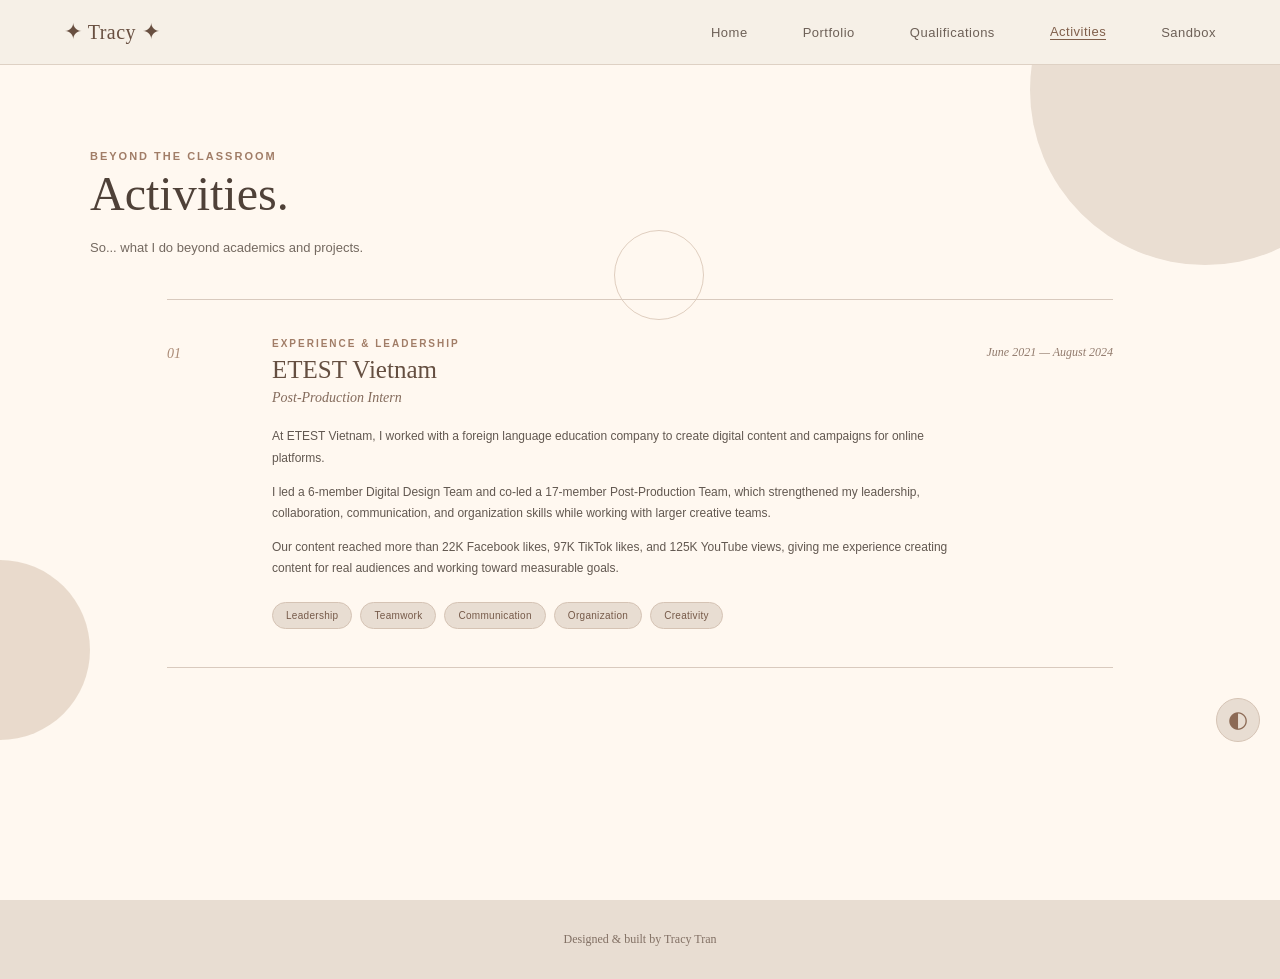
==== activities.html @ c96f0771 "Initial commit" ====
<!DOCTYPE html>
<html lang="en">

<head>
    <meta charset="UTF-8">
    <meta name="viewport" content="width=device-width, initial-scale=1.0">

    <title>Activities | Tracy Tran</title>

    <link id="theme-style" rel="stylesheet" href="style1.css">
</head>

<body>

    <!-- Navigation -->
    <header class="navbar">

      <a href="index.html" class="logo">
          <span class="logo-star">✦</span>
          <span class="logo-flower">✿</span>
          <span class="logo-name">Tracy</span>
          <span class="logo-star">✦</span>
          <span class="logo-flower">✿</span>
      </a>
      
        <nav class="nav-links">
            <a href="index.html">Home</a>
            <a href="portfolio.html">Portfolio</a>
            <a href="qualifications.html">Qualifications</a>
            <a href="activities.html" class="active">Activities</a>
            <a href="sandbox.html">Sandbox</a>
        </nav>



        <button class="style-toggle" onclick="toggleStyle()" 
                aria-label="Switch website style">
            <span class="toggle-label">Switch Style</span>
            <span class="toggle-icon">◐</span>
        </button>
    </header>


    <main class="page">

        <div class="shape shape-one"></div>
        <div class="shape shape-two"></div>
        <div class="shape shape-three"></div>

        <section class="page-header">
            <p class="eyebrow">BEYOND THE CLASSROOM</p>
            <h1>Activities.</h1>

            <p class="page-description">
                So... what I do beyond academics and projects.
            </p>
        </section>


        <section class="page-content">

            <section class="page-content">

                <article class="activity-card">

                    <div class="activity-number">
                        01
                    </div>

                    <div class="activity-info">

                        <div class="activity-heading">

                            <div>
                                <p class="activity-type">
                                    EXPERIENCE & LEADERSHIP
                                </p>

                                <h2>ETEST Vietnam</h2>

                                <p class="activity-role">
                                    Post-Production Intern
                                </p>
                            </div>

                            <p class="activity-date">
                                June 2021 — August 2024
                            </p>

                        </div>

                        <p class="activity-description">
                            At ETEST Vietnam, I worked with a foreign language education
                            company to create digital content and campaigns for online
                            platforms.
                        </p>

                        <p class="activity-description">
                            I led a 6-member Digital Design Team and co-led a 17-member
                            Post-Production Team, which strengthened my leadership,
                            collaboration, communication, and organization skills while
                            working with larger creative teams.
                        </p>

                        <p class="activity-description">
                            Our content reached more than 22K Facebook likes, 97K TikTok
                            likes, and 125K YouTube views, giving me experience creating
                            content for real audiences and working toward measurable goals.
                        </p>

                        <div class="soft-skills">
                            <span>Leadership</span>
                            <span>Teamwork</span>
                            <span>Communication</span>
                            <span>Organization</span>
                            <span>Creativity</span>
                        </div>

                    </div>

                </article>

            </section>

        </section>

    </main>


    <footer>
        <p>Designed & built by Tracy Tran</p>
    </footer>

<!--toggle for style-->
<script src="script.js"></script>
</body>

</html>
---- style1.css ----
* {
    box-sizing: border-box; /* include padding and border inside the element's total size */
}

html {
    scroll-behavior: smooth; /* smooth scrolling when clicking links to sections */
}

body {
    margin: 0; /* remove browser default margin */
    background-color: #FFF8F0; /* main light cream background */
    color: #51463e; /* default text color */
    font-family: Arial, Helvetica, sans-serif; /* main font for normal text */
}

/* some boho layouts for my general pages :) */

.page {
    min-height: calc(100vh - 65px); /* subtract height of topbar */
    position: relative; /* lets decorative elements be positioned relative to the page */
    overflow: hidden; /* hide anything that goes outside the page */
}

.page-header {
    width: 86%; /* how much width the page header takes */
    max-width: 1100px; /* stop it from getting too wide */
    margin: 0 auto; /* center it horizontally */
    padding: 80px 0 40px; /* top, right/left, bottom */
    position: relative; /* lets z-index work */
    z-index: 2; /* place header above background decorations */
}

.page-header h1 {
    font-size: 48px; /* size for header text */
    line-height: 1; /* space between lines */
}

/* page description is the text under the header */
.page-description {
    max-width: 550px; /* stop paragraph from getting too wide */
    margin: 18px 0 0; /* space above description */
    color: #746960; /* softer brown-gray text */
    font-size: 13px; /* smaller paragraph size */
    line-height: 1.8; /* add space between lines */
}

/* text and images and other content */
.page-content {
    width: 86%; /* content takes most of the screen */
    max-width: 1100px; /* limit content width */
    min-height: 350px; /* keep some space even if content is short */
    margin: 0 auto 70px; /* center and add space under content */
    position: relative; /* lets z-index work */
    z-index: 2; /* keep content above background shapes */
}

/* navigation bar */
.navbar {
    height: 65px; /* fixed height for topbar */
    padding: 0 5%; /* spacing on left and right */
    display: flex; /* put navigation items in one row */
    align-items: center; /* vertically center items */
    justify-content: space-between; /* separate items across the bar */
    background-color: rgba(246, 240, 232, 0.96); /* slightly transparent beige */
    border-bottom: 1px solid #ded1c4; /* small divider line */
    position: relative; /* lets z-index work */
    z-index: 10; /* keep navbar above other page elements */
}

.logo {
    font-family: Georgia, "Times New Roman", serif; /* more elegant font for logo */
    font-size: 20px; /* logo text size */
    color: #684f40; /* brown logo color */
    text-decoration: none; /* remove underline */
    letter-spacing: 0.5px; /* slightly spread letters */
    /* padding: 0px 5px; */
}
.logo-star {
    display: inline;
    font-size: 22px;
}

.logo-flower {
    display: none;
}

.nav-links {
    display: flex; /* navigation links appear in a row */
    align-items: center; /* vertically align links */
    gap: clamp(10px, 5vw, 55px); /* min, viewport-width, max */
}

.nav-links a {
    color: #6d6057; /* normal nav link color */
    text-decoration: none; /* remove underline */
    font-size: 13px; /* small nav text */
    letter-spacing: 0.5px; /* add small space between letters */
    padding-bottom: 0px; /* leave room for active underline */
    transition: 0.4s; /* smooth hover color change */
}

.style-toggle {
    margin-left: auto;
    padding: 9px 16px;
    background-color: #e8ddd2;
    color: #765a49;
    border: 1px solid #d5c3b4;
    border-radius: 25px;
    font-family: Georgia, "Times New Roman", serif;
    font-size: 11px;
    cursor: pointer;
    transition: 0.25s;
}

.nav-links a:hover {
    color: #9a735c; /* lighter brown when hovering */
}

.nav-links .active {
    color: #805f4b; /* darker color for current page */
    border-bottom: 1px solid #805f4b; /* underline current page */
}

/* landing */
.landing-page {
    position: relative; /* used for positioning background decorations */
    overflow: hidden; /* hide shapes that go outside the page */
}

.hero {
    width: 82%; /* main hero width */
    max-width: 1050px; /* stop hero from getting too wide */
    min-height: 500px; /* keep enough height for intro section */
    margin: 0 auto; /* center hero */
    display: grid; /* split hero into columns */
    grid-template-columns: 1.1fr 0.9fr; /* text side is slightly wider than photo side */
    align-items: center; /* vertically center both columns */
    gap: 80px; /* space between text and photo */
    position: relative; /* lets z-index work */
    z-index: 2; /* keep hero above background shapes */
}

.hero-text {
    padding: 10px 0; /* small vertical spacing */
}

.eyebrow {
    margin: 0 0 8px; /* space below label */
    padding-top: 5px; /* small space above */
    color: #a17d67; /* muted brown */
    font-size: 11px; /* small label text */
    font-weight: bold; /* make it stand out */
    letter-spacing: 2px; /* spread letters for editorial look */
    text-transform: uppercase; /* make label all caps */
}

h1 {
    margin: 0; /* remove default heading margin */
    font-family: Georgia, "Times New Roman", serif; /* serif heading font */
    font-size: 44px; /* main heading size */
    line-height: 0.98; /* keep lines close together */
    font-weight: normal; /* softer heading weight */
    color: #4f4138; /* dark brown heading color */
}

h1 span {
    color: #9a7058; /* accent color for name */
    font-style: italic; /* make name more decorative */
    font-size: 55px; /* make name larger than rest of heading */
}

.tagline {
    margin: 18px 0 14px; /* spacing above and below tagline */
    font-family: Georgia, "Times New Roman", serif; /* serif font for personality */
    font-size: 21px; /* tagline size */
    font-style: italic; /* softer editorial style */
    color: #846b5c; /* muted brown */
}

.description {
    max-width: 570px; /* keep paragraph easy to read */
    margin: 0 0 24px; /* space below paragraph */
    font-size: 12px; /* paragraph text size */
    line-height: 1.7; /* spacing between lines */
    color: #625850; /* normal paragraph color */
}

.description a {
    color: #8b6049; /* link color */
    font-weight: bold; /* make link stand out */
    text-decoration: none; /* remove normal underline */
    border-bottom: 1px solid #c7a995; /* custom underline */
}

.description a:hover {
    color: #604538; /* darker link when hovering */
}

/* navigating buttons */
.hero-buttons {
    display: flex; /* place buttons side by side */
    align-items: center; /* vertically align buttons */
    gap: 27px; /* space between buttons */
}

.primary-button {
    display: inline-block; /* let padding work nicely */
    padding: 14px 25px; /* space inside button */
    background-color: #8c6a55; /* main brown button color */
    color: #fffaf5; /* light button text */
    text-decoration: none; /* remove link underline */
    border-radius: 30px; /* rounded pill shape */
    font-size: 13px; /* button text size */
    letter-spacing: 0.3px; /* slight letter spacing */
    transition: 0.25s; /* smooth hover effect */
}

.primary-button:hover {
    background-color: #705342; /* darker brown when hovering */
    transform: translateY(-2px); /* move button slightly upward */
}

.secondary-button {
    color: #755a4a; /* secondary button text color */
    font-family: Georgia, "Times New Roman", serif; /* serif style */
    font-size: 14px; /* button text size */
    text-decoration: none; /* remove normal underline */
    border-bottom: 1px solid #bca18f; /* custom underline */
    padding-bottom: 3px; /* spacing above underline */
    transition: 0.2s; /* smooth hover */
}

.secondary-button:hover {
    color: #9a7058; /* lighter accent on hover */
}

/* all these for the photo part */

.hero-photo {
    display: flex; /* use flex to center the photo */
    justify-content: center; /* horizontally center */
    align-items: center; /* vertically center */
    min-height: 500px; /* give enough vertical space */
}

.photo-wrapper {
    position: relative; /* lets decorations be positioned around photo */
    width: 300px; /* photo area width */
    height: 410px; /* photo area height */
}

.photo-frame {
    width: 300px; /* frame width */
    height: 410px; /* frame height */
    padding: 10px; /* create visible frame around image */
    background-color: #dfcdbd; /* beige frame color */
    border-radius: 170px 170px 25px 25px; /* rounded arch shape */
    box-shadow: 0 20px 45px rgba(87, 67, 54, 0.16); /* soft shadow behind photo */
    position: relative; /* lets z-index work */
    z-index: 3; /* place frame above outline */
}

.photo {
    width: 100%; /* fill frame width */
    height: 100%; /* fill frame height */
    object-fit: cover; /* crop image without stretching */
    border-radius: 160px 160px 18px 18px; /* match arch shape */
    display: block; /* remove small image spacing */
}

.arch-outline {
    position: absolute; /* position behind photo */
    width: 300px; /* same width as photo */
    height: 410px; /* same height as photo */
    top: -18px; /* move outline upward */
    left: 18px; /* move outline to the right */
    border: 2px solid #b69882; /* decorative border */
    border-radius: 170px 170px 25px 25px; /* same arch shape */
    z-index: 1; /* keep behind photo */
}

.photo-note {
    position: absolute; /* place note over the photo area */
    right: -25px; /* move note partly outside photo */
    bottom: 20px; /* position near bottom */
    background-color: #fffaf4; /* light card background */
    padding: 11px 18px; /* space inside note */
    border: 1px solid #e4d7ca; /* light border */
    border-radius: 25px; /* rounded label */
    box-shadow: 0 10px 25px rgba(82, 63, 50, 0.12); /* soft shadow */
    font-family: Georgia, "Times New Roman", serif; /* serif label font */
    font-size: 13px; /* label text size */
    color: #765a49; /* brown text */
    z-index: 4; /* place note above photo */
    transform: rotate(-3deg); /* tilt note slightly */
    white-space: nowrap; /* keep text on one line */
}

.photo-note span {
    margin-right: 5px; /* space after icon if used */
    color: #a87d64; /* icon accent color */
}

.little-star {
    position: absolute; /* position decorative stars around photo */
    color: #a88369; /* star color */
    font-family: Georgia, serif; /* star font */
    z-index: 4; /* place stars above photo */
}

.star-one {
    top: 35px; /* move first star down from top */
    right: -15px; /* move first star outside right edge */
    font-size: 23px; /* larger star */
}

.star-two {
    left: -15px; /* move second star outside left edge */
    bottom: 75px; /* move star up from bottom */
    font-size: 16px; /* smaller star */
}

/* the more decorative the better :) */

.shape {
    position: absolute; /* freely place shapes around page */
    border-radius: 50%; /* make shapes circular */
    z-index: 0; /* keep them behind content */
}

.shape-one {
    width: 350px; /* first circle width */
    height: 350px; /* first circle height */
    background-color: #eaded2; /* light beige */
    top: -150px; /* move partly outside top */
    right: -100px; /* move partly outside right side */
}

.shape-two {
    width: 180px; /* second circle width */
    height: 180px; /* second circle height */
    background-color: #d8c3b0; /* darker beige */
    bottom: 160px; /* move up from bottom */
    left: -90px; /* move partly outside left side */
    opacity: 0.55; /* make it more subtle */
}

.shape-three {
    width: 90px; /* third circle width */
    height: 90px; /* third circle height */
    border: 1px solid #bfa38e; /* outline instead of filled circle */
    top: 165px; /* place lower on page */
    left: 48%; /* move close to center */
    opacity: 0.5; /* make outline subtle */
}

/* some layout for the contact section, i might adjust */
.contact-section {
    width: 86%; /* section width */
    max-width: 1200px; /* limit maximum width */
    margin: 0 auto 10px; /* center and leave small space below */
    padding: 10px 20px 20px; /* inside spacing */
    text-align: center; /* center all contact content */
}

.contact-label {
    margin: 0 0 10px; /* spacing under small label */
    color: #a17d67; /* muted brown */
    font-size: 10px; /* small label size */
    font-weight: bold; /* make label stand out */
    letter-spacing: 2px; /* spread letters */
}

.contact-section h2 {
    margin: 0 0 12px; /* space below heading */
    font-family: Georgia, "Times New Roman", serif; /* serif heading */
    font-size: 32px; /* heading size */
    font-weight: normal; /* softer heading */
    color: #654f41; /* dark brown */
}

.contact-description {
    margin: 0 auto 28px; /* center and add space below */
    color: #746960; /* softer text color */
    font-size: 12px; /* description size */
}

.contact-links {
    display: flex; /* put contact links in one row */
    justify-content: center; /* center the group */
    gap: 30px; /* space between each contact link */
}

.contact-link {
    display: flex; /* use flex for icon + text */
    flex-direction: column; /* stack icon above text */
    align-items: center; /* center icon and text */
    gap: 9px; /* space between icon and text */
    color: #765a49; /* default link color */
    font-size: 11px; /* link text size */
    text-decoration: none; /* remove underline */
    transition: 0.25s; /* smooth hover */
}

.contact-link i {
    width: 48px; /* icon circle width */
    height: 48px; /* icon circle height */
    display: flex; /* center icon */
    align-items: center; /* vertically center icon */
    justify-content: center; /* horizontally center icon */
    background-color: #e8ddd2; /* beige icon background */
    border: 1px solid #d5c3b4; /* light border */
    border-radius: 50%; /* make icon background circular */
    font-size: 19px; /* icon size */
    color: #765a49; /* icon color */
    transition: 0.25s; /* smooth hover */
}

.contact-link:hover {
    color: #9a7058; /* change text color on hover */
    transform: translateY(-3px); /* lift contact link slightly */
}

.contact-link:hover i {
    background-color: #8c6a55; /* darken icon background */
    color: #fffaf5; /* make icon light */
}

/* quick intro at the bottom */
.quick-intro {
    width: 86%; /* section width */
    max-width: 1200px; /* limit maximum width */
    margin: 0 auto 20px; /* center and leave space below */
    padding: 20px 0; /* vertical spacing */
    border-top: 1px solid #d9cabe; /* top divider */
    border-bottom: 1px solid #d9cabe; /* bottom divider */
    display: grid; /* use grid for the three items */
    grid-template-columns: repeat(3, 1fr); /* make 3 equal columns */
    gap: 55px; /* space between columns */
    position: relative; /* lets z-index work */
    z-index: 2; /* keep above background shapes */
}

.intro-item {
    display: flex; /* put number next to text */
    gap: 16px; /* space between number and text */
}

.number {
    color: #aa8a75; /* number accent color */
    font-family: Georgia, serif; /* serif number */
    font-size: 12px; /* number size */
    font-style: italic; /* decorative number style */
    padding-top: 5px; /* line number up with heading */
}

.intro-item h2 {
    margin: 0 0 8px; /* space below heading */
    color: #654f41; /* dark brown heading */
    font-family: Georgia, "Times New Roman", serif; /* serif heading */
    font-size: 18px; /* heading size */
    font-weight: normal; /* lighter heading weight */
}

.intro-item p {
    margin: 0; /* remove default paragraph margin */
    color: #746960; /* paragraph text color */
    font-size: 12px; /* paragraph size */
    line-height: 1.7; /* improve readability */
}

/* footer */
footer {
    padding: 20px; /* space inside footer */
    text-align: center; /* center footer text */
    background-color: #e8ddd2; /* beige footer background */
    color: #827064; /* footer text color */
    font-family: Georgia, "Times New Roman", serif; /* serif footer text */
    font-size: 12px; /* footer text size */
}

/* smaller screens when we resize window??? width = 900px */
@media (max-width: 900px) {
    .navbar {
        height: auto; /* allow navbar to grow if links wrap */
        padding: 18px 15%; /* smaller screen spacing */
        flex-direction: column; /* stack nav content */
        gap: 14px; /* space between stacked items */
    }

    .nav-links {
        gap: 18px; /* reduce link spacing */
        justify-content: center; /* center navigation */
        flex-wrap: wrap; /* allow links to move onto another row */
    }

    .hero {
        width: 88%; /* use more screen width */
        display: grid; /* keep grid layout */
        grid-template-columns: 1fr; /* change from 2 columns to 1 */
        gap: 0; /* remove column gap */
        min-height: auto; /* let content decide height */
        padding: 50px 0 60px; /* vertical spacing */
    }

    .hero-text {
        display: contents; /* let hero text children act like direct grid items */
    }

    .eyebrow {
        order: 1; /* show label first */
        text-align: center; /* center label */
        margin-bottom: 12px; /* space below */
    }

    h1 {
        order: 2; /* show heading second */
        text-align: center; /* center heading */
        margin: 0 0 45px; /* space below heading */
        font-size: 40px; /* slightly smaller heading */
        line-height: 1; /* normal line spacing */
    }

    h1 span {
        font-size: 49px; /* slightly smaller name text */
    }

    .hero-photo {
        order: 3; /* show photo after heading */
        min-height: auto; /* remove fixed photo height */
        margin-bottom: 45px; /* space under photo */
    }

    .tagline {
        order: 4; /* show tagline after photo */
        text-align: center; /* center tagline */
        margin: 0 0 18px; /* space below */
        font-size: 19px; /* slightly smaller tagline */
    }

    .description {
        order: 5; /* show description after tagline */
        max-width: 520px; /* keep paragraph readable */
        margin: 0 auto 28px; /* center paragraph and add space below */
        text-align: center; /* center description */
    }

    .hero-buttons {
        order: 6; /* buttons come last */
        justify-content: center; /* center buttons */
        flex-wrap: wrap; /* allow buttons to wrap if needed */
        gap: 18px; /* smaller gap */
    }

    .quick-intro {
        width: 84%; /* slightly narrower */
        grid-template-columns: 1fr; /* stack intro items vertically */
        gap: 30px; /* space between intro items */
        margin-bottom: 50px; /* more bottom space */
    }
}

/* Portfolio */

.project-card {
    padding: 38px 0; /* vertical spacing inside project */
    border-top: 1px solid #d9cabe; /* top divider */
    border-bottom: 1px solid #d9cabe; /* bottom divider */
    display: grid; /* use grid for project number + info */
    grid-template-columns: 70px 1fr; /* small number column and large content column */
    gap: 35px; /* space between number and project info */
}

.project-number {
    color: #aa8a75; /* muted accent color */
    font-family: Georgia, "Times New Roman", serif; /* serif number */
    font-size: 14px; /* number size */
    font-style: italic; /* decorative number */
    padding-top: 8px; /* line it up with heading */
}

.project-info {
    max-width: 850px; /* limit project content width */
}

.project-heading {
    display: flex; /* put title and date on same row */
    justify-content: space-between; /* push date to the right */
    align-items: flex-start; /* align items at top */
    gap: 30px; /* space between title and date */
    margin-bottom: 20px; /* space under heading */
}

.project-type {
    margin: 0 0 7px; /* space below small label */
    color: #a17d67; /* muted accent color */
    font-size: 10px; /* small label size */
    font-weight: bold; /* make label stand out */
    letter-spacing: 2px; /* spread letters */
}

.project-heading h2 {
    margin: 0; /* remove default heading margin */
    color: #654f41; /* dark brown */
    font-family: Georgia, "Times New Roman", serif; /* serif heading */
    font-size: 25px; /* project title size */
    font-weight: normal; /* softer heading weight */
}

.project-date {
    margin: 7px 0 0; /* line date up with title */
    color: #927b6d; /* lighter brown */
    font-family: Georgia, "Times New Roman", serif; /* serif date */
    font-size: 12px; /* date size */
    font-style: italic; /* date styling */
    white-space: nowrap; /* keep date on one line */
}

.project-description {
    max-width: 700px; /* keep project paragraph readable */
    margin: 0 0 12px; /* space between paragraphs */
    color: #625850; /* paragraph color */
    font-size: 12px; /* paragraph size */
    line-height: 1.8; /* line spacing */
}

.project-tags {
    display: flex; /* tags appear in a row */
    flex-wrap: wrap; /* move tags to another row if needed */
    gap: 8px; /* space between tags */
    margin-top: 22px; /* space above tags */
}

.project-tags span {
    padding: 7px 13px; /* space inside each tag */
    background-color: #e8ddd2; /* beige tag background */
    border: 1px solid #d5c3b4; /* tag border */
    border-radius: 20px; /* rounded pill shape */
    color: #765a49; /* tag text color */
    font-size: 10px; /* tag text size */
    letter-spacing: 0.3px; /* slight letter spacing */
}

@media (max-width: 700px) {
    .project-card {
        grid-template-columns: 1fr; /* stack number and project info */
        gap: 12px; /* reduce spacing */
    }

    .project-heading {
        flex-direction: column; /* stack title and date */
        gap: 5px; /* smaller spacing */
    }

    .project-date {
        margin-top: 0; /* remove extra space */
    }
}

/* Resume & Skills */

.resume-section {
    padding: 38px 0; /* vertical spacing around resume */
    border-top: 1px solid #d9cabe; /* divider above resume */
}

.section-heading {
    margin-bottom: 25px; /* space under section heading */
}

.section-heading h2 {
    margin: 0; /* remove default heading margin */
    color: #654f41; /* heading color */
    font-family: Georgia, "Times New Roman", serif; /* serif heading */
    font-size: 25px; /* section heading size */
    font-weight: normal; /* softer weight */
}

.resume-frame {
    width: 90%; /* resume takes 90 percent of content width */
    height: 600px; /* fixed PDF viewer height */
    padding: 10px; /* frame around PDF */
    background-color: #e8ddd2; /* beige border area */
    border: 1px solid #d5c3b4; /* outer border */
    border-radius: 8px; /* slightly rounded corners */
    box-shadow: 0 15px 35px rgba(87, 67, 54, 0.1); /* soft shadow */
}

.resume-frame iframe {
    width: 100%; /* PDF fills frame width */
    height: 100%; /* PDF fills frame height */
    border: none; /* remove iframe default border */
    background-color: white; /* white background behind PDF */
}

.resume-link {
    display: inline-block; /* let spacing and border work properly */
    margin-top: 18px; /* space above link */
    color: #755a4a; /* link color */
    font-family: Georgia, "Times New Roman", serif; /* serif link */
    font-size: 13px; /* link size */
    text-decoration: none; /* remove normal underline */
    border-bottom: 1px solid #bca18f; /* custom underline */
    padding-bottom: 3px; /* space above underline */
}

.resume-link:hover {
    color: #9a7058; /* lighter accent on hover */
}

@media (max-width: 700px) {
    .resume-frame {
        height: 400px; /* keep PDF viewer tall on smaller screens */
    }
}

/* Activities */

.activity-card {
    padding: 38px 0; /* vertical spacing inside activity */
    border-top: 1px solid #d9cabe; /* top divider */
    border-bottom: 1px solid #d9cabe; /* bottom divider */
    display: grid; /* use grid for number and activity info */
    grid-template-columns: 70px 1fr; /* small number column and large content column */
    gap: 35px; /* space between columns */
}

.activity-number {
    color: #aa8a75; /* accent color for number */
    font-family: Georgia, "Times New Roman", serif; /* serif number */
    font-size: 14px; /* number size */
    font-style: italic; /* decorative number style */
    padding-top: 8px; /* align number with heading */
}

.activity-info {
    max-width: 850px; /* limit activity content width */
}

.activity-heading {
    display: flex; /* put heading and date on same row */
    justify-content: space-between; /* push date to right side */
    align-items: flex-start; /* align both at top */
    gap: 30px; /* space between heading and date */
    margin-bottom: 20px; /* space below heading */
}

.activity-type {
    margin: 0 0 7px; /* space below category label */
    color: #a17d67; /* muted accent color */
    font-size: 10px; /* small label */
    font-weight: bold; /* emphasize label */
    letter-spacing: 2px; /* spread letters */
}

.activity-heading h2 {
    margin: 0; /* remove default heading margin */
    color: #654f41; /* dark brown */
    font-family: Georgia, "Times New Roman", serif; /* serif heading */
    font-size: 25px; /* activity title size */
    font-weight: normal; /* softer heading weight */
}

.activity-role {
    margin: 6px 0 0; /* small space above role */
    color: #846b5c; /* muted brown */
    font-family: Georgia, "Times New Roman", serif; /* serif role text */
    font-size: 14px; /* role text size */
    font-style: italic; /* make role look separate from title */
}

.activity-date {
    margin: 7px 0 0; /* line date up with heading */
    color: #927b6d; /* lighter brown */
    font-family: Georgia, "Times New Roman", serif; /* serif date */
    font-size: 12px; /* date size */
    font-style: italic; /* date styling */
    white-space: nowrap; /* keep date in one line */
}

.activity-description {
    max-width: 700px; /* keep text readable */
    margin: 0 0 12px; /* space between paragraphs */
    color: #625850; /* paragraph text color */
    font-size: 12px; /* paragraph size */
    line-height: 1.8; /* space between lines */
}

.soft-skills {
    display: flex; /* display skills in a row */
    flex-wrap: wrap; /* let skills move to another line if needed */
    gap: 8px; /* space between skill tags */
    margin-top: 22px; /* space above skills */
}

.soft-skills span {
    padding: 7px 13px; /* space inside skill tag */
    background-color: #e8ddd2; /* beige skill background */
    border: 1px solid #d5c3b4; /* skill border */
    border-radius: 20px; /* rounded pill shape */
    color: #765a49; /* skill text color */
    font-size: 10px; /* skill text size */
    letter-spacing: 0.3px; /* slight letter spacing */
}

@media (max-width: 700px) {
    .activity-card {
        grid-template-columns: 1fr; /* stack number and activity info */
        gap: 12px; /* reduce gap */
    }

    .activity-heading {
        flex-direction: column; /* stack title and date */
        gap: 5px; /* smaller spacing */
    }

    .activity-date {
        margin-top: 0; /* remove extra margin */
    }
}

/* floating style toggle button */
.style-toggle {
    position: fixed;
    right: 20px;
    top: 80%;
    transform: translateY(calc(-50% + var(--scroll-move, 0px)));
    z-index: 1000;

    transition: transform 0.3s ease;

    width: 44px;
    height: 44px;
    padding: 0;

    display: flex;
    align-items: center;
    justify-content: center;

    background-color: #e8ddd2;
    color: #765a49;

    border: 1px solid #d5c3b4;
    border-radius: 50%;

    font-family: Georgia, "Times New Roman", serif;
    cursor: pointer;

    transition: 0.25s;
}

/* half-circle icon */
.toggle-icon {
    margin: 0;
    font-size: 23px;
    color: #8c6a55;
}

/* hidden "Switch Style" label */
.toggle-label {
    position: absolute;
    right: 50px;

    background-color: #765a49;
    color: #fffaf5;

    padding: 7px 11px;
    border-radius: 15px;

    font-size: 11px;
    font-style: italic;
    white-space: nowrap;

    opacity: 0;
    visibility: hidden;

    transition: 0.2s;
}

/* show label when hovering */
.style-toggle:hover .toggle-label {
    opacity: 1;
    visibility: visible;
}

/* subtle button movement */
.style-toggle:hover {
    background-color: #8c6a55;
    transform: translateY(-50%) scale(1.08);
}

.style-toggle:hover .toggle-icon {
    color: #fffaf5;
}

@media (max-width: 500px) {
    .navbar {
        padding: 16px 4%; /* reduce navbar spacing more on phones */
    }

    .nav-links {
        gap: 19px 25px; /* smaller spacing between links */
    }

    .nav-links a {
        font-size: 11px; /* smaller nav text */
    }

    .hero {
        width: 90%; /* use more phone screen width */
        padding-top: 40px; /* add space above hero */
    }

    h1 {
        font-size: 34px; /* make heading smaller */
        margin-bottom: 35px; /* space below heading */
    }

    h1 span {
        font-size: 43px; /* make name smaller */
    }

    .photo-wrapper,
    .photo-frame {
        width: 260px; /* smaller photo width */
        height: 355px; /* smaller photo height */
    }

    .arch-outline {
        width: 260px; /* match smaller photo width */
        height: 355px; /* match smaller photo height */
        top: -15px; /* adjust outline position */
        left: 15px; /* adjust outline position */
    }

    .photo-note {
        right: -15px; /* move note slightly inward */
        bottom: 18px; /* position note near bottom */
        padding: 10px 15px; /* smaller padding */
        font-size: 12px; /* smaller note text */
    }

    .tagline {
        font-size: 18px; /* smaller tagline */
    }

    .contact-links {
        gap: 18px; /* smaller spacing */
        flex-wrap: wrap; /* allow contact icons to wrap */
    }

    .contact-link i {
        width: 44px; /* smaller icon circle */
        height: 44px; /* smaller icon circle */
    }

    .description {
        font-size: 12px; /* keep readable paragraph size */
    }

    .hero-buttons {
        flex-direction: column; /* stack buttons vertically */
    }
}
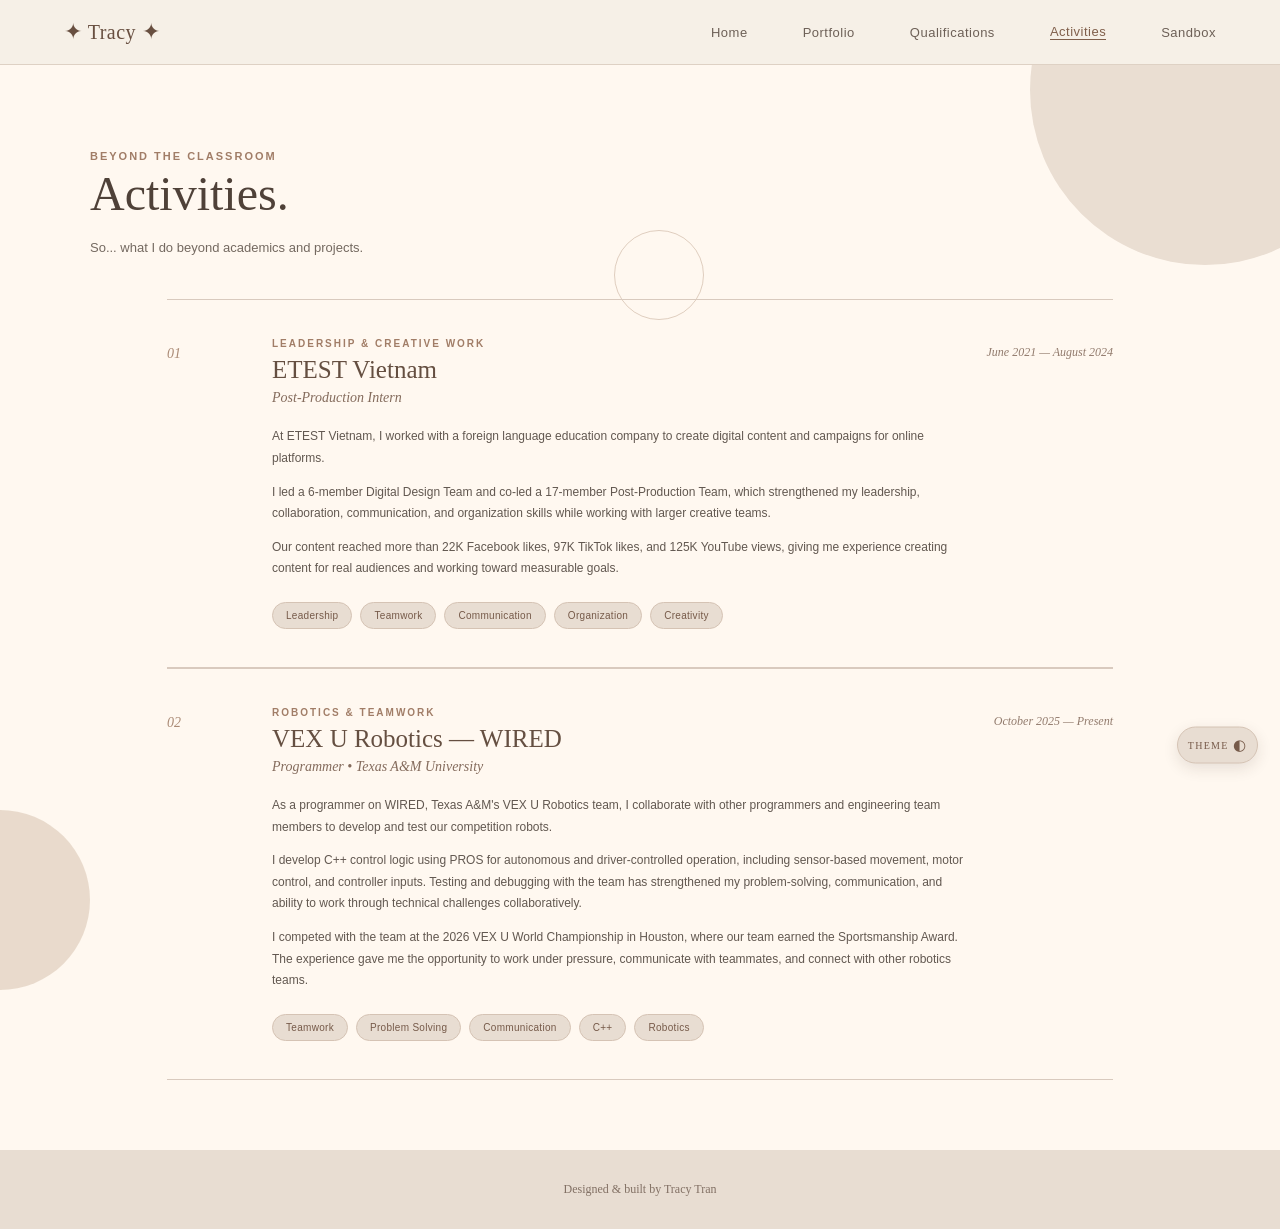
==== commit bb892bce: "adjust navigation bar for all pages  and add game assets" ====
--- a/activities.html
+++ b/activities.html
@@ -7,7 +7,16 @@
 
     <title>Activities | Tracy Tran</title>
 
-    <link id="theme-style" rel="stylesheet" href="style1.css">
+    <script>
+        const savedStyle =
+            localStorage.getItem("selectedStyle") || "style1.css";
+
+        document.write(
+            '<link id="theme-style" rel="stylesheet" href="' +
+            savedStyle +
+            '">'
+        );
+    </script>
 </head>
 
 <body>
@@ -32,11 +41,12 @@
         </nav>
 
 
-
-        <button class="style-toggle" onclick="toggleStyle()" 
-                aria-label="Switch website style">
-            <span class="toggle-label">Switch Style</span>
-            <span class="toggle-icon">◐</span>
+        <button
+            id="style-toggle"
+            class="style-toggle"
+            aria-label="Switch theme"
+        >
+            THEME<span class="toggle-icon">◐</span>
         </button>
     </header>
 
@@ -73,7 +83,7 @@
 
                             <div>
                                 <p class="activity-type">
-                                    EXPERIENCE & LEADERSHIP
+                                    LEADERSHIP & CREATIVE WORK
                                 </p>
 
                                 <h2>ETEST Vietnam</h2>
@@ -120,6 +130,67 @@
 
                 </article>
 
+                <article class="activity-card">
+
+                    <div class="activity-number">
+                        02
+                    </div>
+
+                    <div class="activity-info">
+
+                        <div class="activity-heading">
+
+                            <div>
+                                <p class="activity-type">
+                                    ROBOTICS & TEAMWORK
+                                </p>
+
+                                <h2>VEX U Robotics — WIRED</h2>
+
+                                <p class="activity-role">
+                                    Programmer • Texas A&M University
+                                </p>
+                            </div>
+
+                            <p class="activity-date">
+                                October 2025 — Present
+                            </p>
+
+                        </div>
+
+                        <p class="activity-description">
+                            As a programmer on WIRED, Texas A&M's VEX U Robotics team,
+                            I collaborate with other programmers and engineering team members
+                            to develop and test our competition robots.
+                        </p>
+
+                        <p class="activity-description">
+                            I develop C++ control logic using PROS for autonomous and
+                            driver-controlled operation, including sensor-based movement,
+                            motor control, and controller inputs. Testing and debugging with
+                            the team has strengthened my problem-solving, communication, and
+                            ability to work through technical challenges collaboratively.
+                        </p>
+
+                        <p class="activity-description">
+                            I competed with the team at the 2026 VEX U World Championship
+                            in Houston, where our team earned the Sportsmanship Award.
+                            The experience gave me the opportunity to work under pressure,
+                            communicate with teammates, and connect with other robotics teams.
+                        </p>
+
+                        <div class="soft-skills">
+                            <span>Teamwork</span>
+                            <span>Problem Solving</span>
+                            <span>Communication</span>
+                            <span>C++</span>
+                            <span>Robotics</span>
+                        </div>
+
+                    </div>
+
+                </article>
+
             </section>
 
         </section>
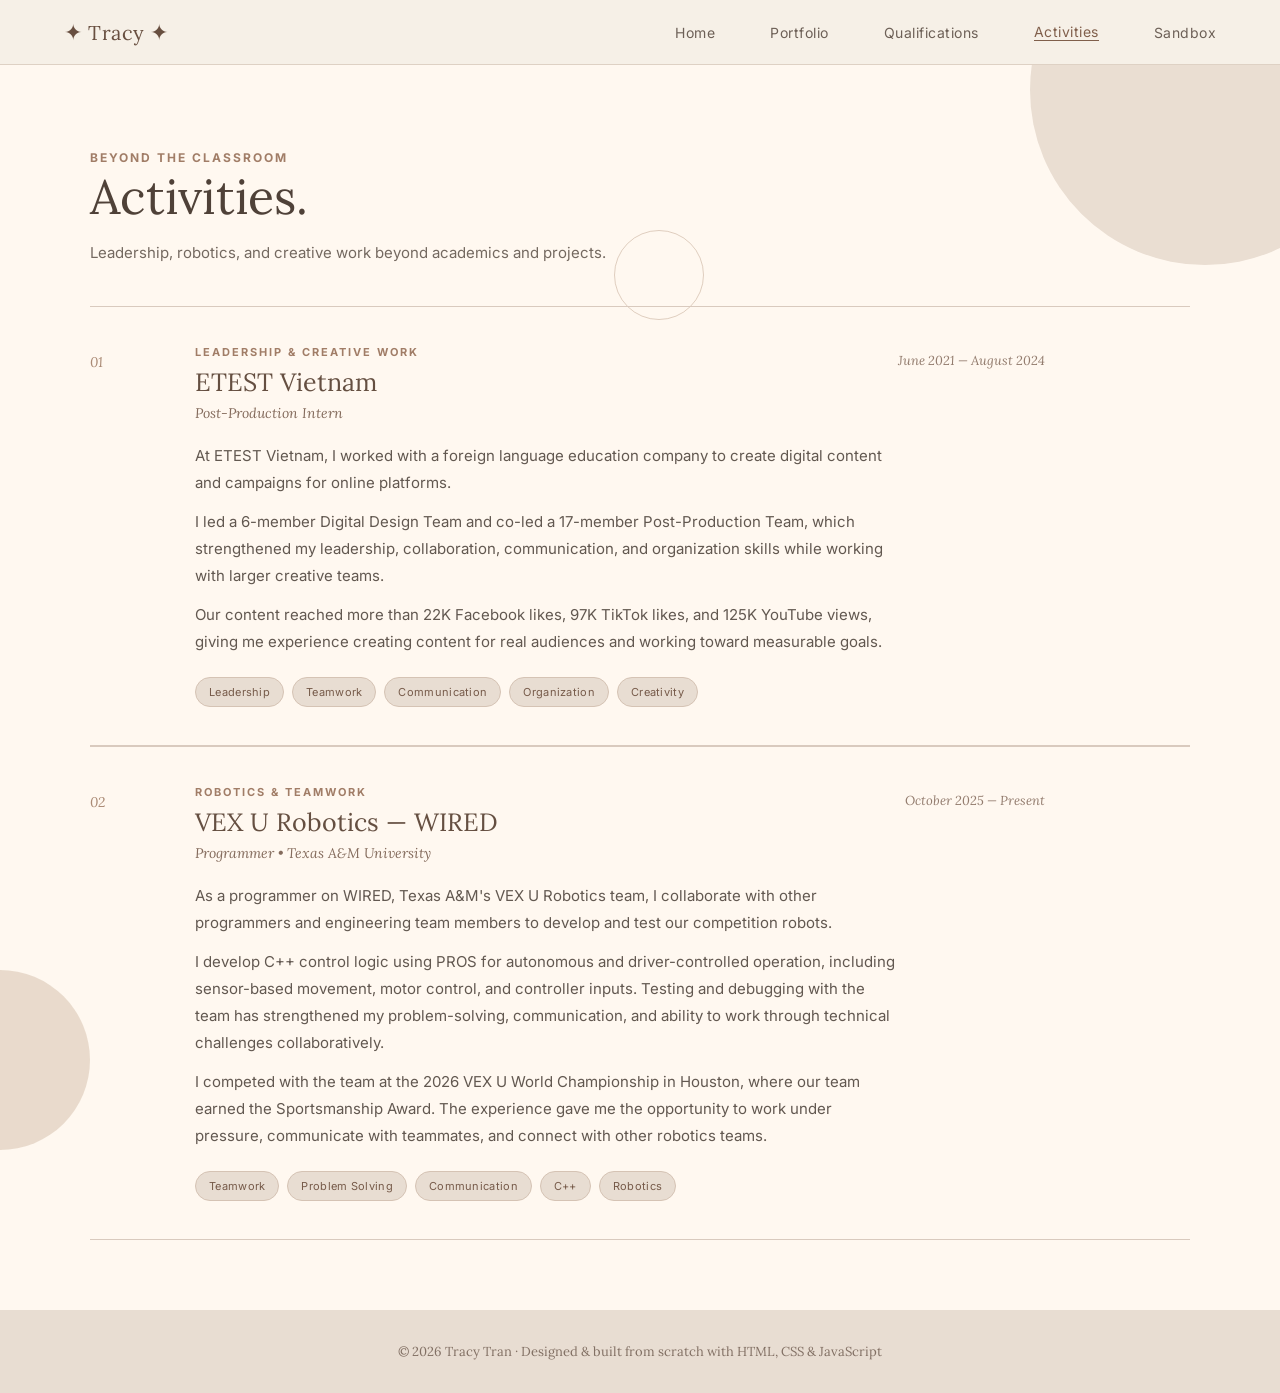
==== commit 16a3f314: "Polish site: optimize images, refine typography, improve accessibility and SEO, remove second theme" ====
--- a/activities.html
+++ b/activities.html
@@ -6,70 +6,66 @@
     <meta name="viewport" content="width=device-width, initial-scale=1.0">
 
     <title>Activities | Tracy Tran</title>
-
-    <script>
-        const savedStyle =
-            localStorage.getItem("selectedStyle") || "style1.css";
-
-        document.write(
-            '<link id="theme-style" rel="stylesheet" href="' +
-            savedStyle +
-            '">'
-        );
-    </script>
+    <meta name="description" content="Leadership, robotics, and creative work by Tracy Tran beyond the classroom.">
+    <meta name="author" content="Tracy Tran">
+    <meta name="theme-color" content="#FFF8F0">
+    <link rel="canonical" href="https://tracyyt.github.io/personal-website/activities.html">
+
+    <!-- social sharing preview -->
+    <meta property="og:type" content="website">
+    <meta property="og:title" content="Activities | Tracy Tran">
+    <meta property="og:description" content="Leadership, robotics, and creative work by Tracy Tran beyond the classroom.">
+    <meta property="og:url" content="https://tracyyt.github.io/personal-website/activities.html">
+    <meta property="og:image" content="https://tracyyt.github.io/personal-website/og-image.jpg">
+    <meta name="twitter:card" content="summary_large_image">
+
+    <link rel="icon" href="favicon.svg" type="image/svg+xml">
+
+    <link rel="preconnect" href="https://fonts.googleapis.com">
+    <link rel="preconnect" href="https://fonts.gstatic.com" crossorigin>
+    <link rel="stylesheet" href="https://fonts.googleapis.com/css2?family=Inter:wght@400;500;600;700&family=Lora:ital,wght@0,400;0,500;0,600;1,400;1,500&display=swap">
+    <link rel="stylesheet" href="style.css">
 </head>
 
 <body>
 
-    <!-- Navigation -->
+    <a href="#main" class="skip-link">Skip to content</a>
+
+    <!-- navigation -->
     <header class="navbar">
 
-      <a href="index.html" class="logo">
-          <span class="logo-star">✦</span>
-          <span class="logo-flower">✿</span>
-          <span class="logo-name">Tracy</span>
-          <span class="logo-star">✦</span>
-          <span class="logo-flower">✿</span>
-      </a>
-      
-        <nav class="nav-links">
+        <a href="index.html" class="logo" aria-label="Tracy Tran, home">
+            <span class="logo-star" aria-hidden="true">✦</span>
+            <span class="logo-name">Tracy</span>
+            <span class="logo-star" aria-hidden="true">✦</span>
+        </a>
+
+        <nav class="nav-links" aria-label="Main">
             <a href="index.html">Home</a>
             <a href="portfolio.html">Portfolio</a>
             <a href="qualifications.html">Qualifications</a>
-            <a href="activities.html" class="active">Activities</a>
+            <a href="activities.html" class="active" aria-current="page">Activities</a>
             <a href="sandbox.html">Sandbox</a>
         </nav>
 
-
-        <button
-            id="style-toggle"
-            class="style-toggle"
-            aria-label="Switch theme"
-        >
-            THEME<span class="toggle-icon">◐</span>
-        </button>
     </header>
 
-
-    <main class="page">
-
-        <div class="shape shape-one"></div>
-        <div class="shape shape-two"></div>
-        <div class="shape shape-three"></div>
+    <main id="main" class="page">
+
+        <div class="shape shape-one" aria-hidden="true"></div>
+        <div class="shape shape-two" aria-hidden="true"></div>
+        <div class="shape shape-three" aria-hidden="true"></div>
 
         <section class="page-header">
             <p class="eyebrow">BEYOND THE CLASSROOM</p>
             <h1>Activities.</h1>
 
             <p class="page-description">
-                So... what I do beyond academics and projects.
+                Leadership, robotics, and creative work beyond academics and projects.
             </p>
         </section>
 
-
         <section class="page-content">
-
-            <section class="page-content">
 
                 <article class="activity-card">
 
@@ -191,19 +187,16 @@
 
                 </article>
 
-            </section>
-
         </section>
 
     </main>
 
-
     <footer>
-        <p>Designed & built by Tracy Tran</p>
+        <p>&copy; <span id="year">2026</span> Tracy Tran &middot; Designed &amp; built from scratch with HTML, CSS &amp; JavaScript</p>
     </footer>
 
-<!--toggle for style-->
-<script src="script.js"></script>
+    <!-- small page scripts -->
+    <script src="script.js"></script>
 </body>
 
 </html>
--- a/style.css
+++ b/style.css
@@ -0,0 +1,1430 @@
+/* Tracy Tran: site styles */
+* {
+    box-sizing: border-box; /* include padding and border inside the element's total size */
+}
+
+html {
+    scroll-behavior: smooth; /* smooth scrolling when clicking links to sections */
+}
+
+body {
+    margin: 0; /* remove browser default margin */
+    background-color: #FFF8F0; /* main light cream background */
+    color: #51463e; /* default text color */
+    font-family: "Inter", Arial, Helvetica, sans-serif; /* main font for normal text */
+}
+
+/* some boho layouts for my general pages :) */
+
+.page {
+    min-height: calc(100vh - 65px); /* subtract height of topbar */
+    position: relative; /* lets decorative elements be positioned relative to the page */
+    overflow: hidden; /* hide anything that goes outside the page */
+}
+
+.page-header {
+    width: 86%; /* how much width the page header takes */
+    max-width: 1100px; /* stop it from getting too wide */
+    margin: 0 auto; /* center it horizontally */
+    padding: 80px 0 40px; /* top, right/left, bottom */
+    position: relative; /* lets z-index work */
+    z-index: 2; /* place header above background decorations */
+}
+
+.page-header h1 {
+    font-size: 48px; /* size for header text */
+    line-height: 1; /* space between lines */
+}
+
+/* page description is the text under the header */
+.page-description {
+    max-width: 550px; /* stop paragraph from getting too wide */
+    margin: 18px 0 0; /* space above description */
+    color: #746960; /* softer brown-gray text */
+    font-size: 15px; /* smaller paragraph size */
+    line-height: 1.8; /* add space between lines */
+}
+
+/* text and images and other content */
+.page-content {
+    width: 86%; /* content takes most of the screen */
+    max-width: 1100px; /* limit content width */
+    min-height: 350px; /* keep some space even if content is short */
+    margin: 0 auto 70px; /* center and add space under content */
+    position: relative; /* lets z-index work */
+    z-index: 2; /* keep content above background shapes */
+}
+
+/* navigation bar */
+.navbar {
+    height: 65px; /* fixed height for topbar */
+    padding: 0 5%; /* spacing on left and right */
+    display: flex; /* put navigation items in one row */
+    align-items: center; /* vertically center items */
+    justify-content: space-between; /* separate items across the bar */
+    background-color: rgba(246, 240, 232, 0.96); /* slightly transparent beige */
+    border-bottom: 1px solid #ded1c4; /* small divider line */
+    position: relative; /* lets z-index work */
+    z-index: 10; /* keep navbar above other page elements */
+}
+
+.logo {
+    font-family: "Lora", Georgia, "Times New Roman", serif; /* more elegant font for logo */
+    font-size: 20px; /* logo text size */
+    color: #684f40; /* brown logo color */
+    text-decoration: none; /* remove underline */
+    letter-spacing: 0.5px; /* slightly spread letters */
+    /* padding: 0px 5px; */
+}
+.logo-star {
+    display: inline;
+    font-size: 22px;
+}
+
+.nav-links {
+    display: flex; /* navigation links appear in a row */
+    align-items: center; /* vertically align links */
+    gap: clamp(10px, 5vw, 55px); /* min, viewport-width, max */
+}
+
+.nav-links a {
+    color: #6d6057; /* normal nav link color */
+    text-decoration: none; /* remove underline */
+    font-size: 14px; /* small nav text */
+    letter-spacing: 0.5px; /* add small space between letters */
+    padding-bottom: 0px; /* leave room for active underline */
+    transition: 0.4s; /* smooth hover color change */
+}
+
+
+
+.nav-links a:hover {
+    color: #9a735c; /* lighter brown when hovering */
+}
+
+.nav-links .active {
+    color: #805f4b; /* darker color for current page */
+    border-bottom: 1px solid #805f4b; /* underline current page */
+}
+
+/* landing */
+.landing-page {
+    position: relative; /* used for positioning background decorations */
+    overflow: hidden; /* hide shapes that go outside the page */
+}
+
+.hero {
+    width: 82%; /* main hero width */
+    max-width: 1050px; /* stop hero from getting too wide */
+    min-height: 500px; /* keep enough height for intro section */
+    margin: 0 auto; /* center hero */
+    display: grid; /* split hero into columns */
+    grid-template-columns: 1.1fr 0.9fr; /* text side is slightly wider than photo side */
+    align-items: center; /* vertically center both columns */
+    gap: 80px; /* space between text and photo */
+    position: relative; /* lets z-index work */
+    z-index: 2; /* keep hero above background shapes */
+}
+
+.hero-text {
+    padding: 10px 0; /* small vertical spacing */
+}
+
+.eyebrow {
+    margin: 0 0 8px; /* space below label */
+    padding-top: 5px; /* small space above */
+    color: #a17d67; /* muted brown */
+    font-size: 12px; /* small label text */
+    font-weight: bold; /* make it stand out */
+    letter-spacing: 2px; /* spread letters for editorial look */
+    text-transform: uppercase; /* make label all caps */
+}
+
+h1 {
+    margin: 0; /* remove default heading margin */
+    font-family: "Lora", Georgia, "Times New Roman", serif; /* serif heading font */
+    font-size: 44px; /* main heading size */
+    line-height: 0.98; /* keep lines close together */
+    font-weight: normal; /* softer heading weight */
+    color: #4f4138; /* dark brown heading color */
+}
+
+h1 span {
+    color: #9a7058; /* accent color for name */
+    font-style: italic; /* make name more decorative */
+    font-size: 55px; /* make name larger than rest of heading */
+}
+
+.tagline {
+    margin: 18px 0 14px; /* spacing above and below tagline */
+    font-family: "Lora", Georgia, "Times New Roman", serif; /* serif font for personality */
+    font-size: 21px; /* tagline size */
+    font-style: italic; /* softer editorial style */
+    color: #846b5c; /* muted brown */
+}
+
+.description {
+    max-width: 570px; /* keep paragraph easy to read */
+    margin: 0 0 24px; /* space below paragraph */
+    font-size: 15px; /* paragraph text size */
+    line-height: 1.7; /* spacing between lines */
+    color: #625850; /* normal paragraph color */
+}
+
+.description a {
+    color: #8b6049; /* link color */
+    font-weight: bold; /* make link stand out */
+    text-decoration: none; /* remove normal underline */
+    border-bottom: 1px solid #c7a995; /* custom underline */
+}
+
+.description a:hover {
+    color: #604538; /* darker link when hovering */
+}
+
+/* navigating buttons */
+.hero-buttons {
+    display: flex; /* place buttons side by side */
+    align-items: center; /* vertically align buttons */
+    gap: 27px; /* space between buttons */
+}
+
+.primary-button {
+    display: inline-block; /* let padding work nicely */
+    padding: 14px 25px; /* space inside button */
+    background-color: #8c6a55; /* main brown button color */
+    color: #fffaf5; /* light button text */
+    text-decoration: none; /* remove link underline */
+    border-radius: 30px; /* rounded pill shape */
+    font-size: 14px; /* button text size */
+    letter-spacing: 0.3px; /* slight letter spacing */
+    transition: 0.25s; /* smooth hover effect */
+}
+
+.primary-button:hover {
+    background-color: #705342; /* darker brown when hovering */
+    transform: translateY(-2px); /* move button slightly upward */
+}
+
+.secondary-button {
+    color: #755a4a; /* secondary button text color */
+    font-family: "Lora", Georgia, "Times New Roman", serif; /* serif style */
+    font-size: 14px; /* button text size */
+    text-decoration: none; /* remove normal underline */
+    border-bottom: 1px solid #bca18f; /* custom underline */
+    padding-bottom: 3px; /* spacing above underline */
+    transition: 0.2s; /* smooth hover */
+}
+
+.secondary-button:hover {
+    color: #9a7058; /* lighter accent on hover */
+}
+
+/* all these for the photo part */
+
+.hero-photo {
+    display: flex; /* use flex to center the photo */
+    justify-content: center; /* horizontally center */
+    align-items: center; /* vertically center */
+    min-height: 500px; /* give enough vertical space */
+}
+
+.photo-wrapper {
+    position: relative; /* lets decorations be positioned around photo */
+    width: 300px; /* photo area width */
+    height: 410px; /* photo area height */
+}
+
+.photo-frame {
+    width: 300px; /* frame width */
+    height: 410px; /* frame height */
+    padding: 10px; /* create visible frame around image */
+    background-color: #dfcdbd; /* beige frame color */
+    border-radius: 170px 170px 25px 25px; /* rounded arch shape */
+    box-shadow: 0 20px 45px rgba(87, 67, 54, 0.16); /* soft shadow behind photo */
+    position: relative; /* lets z-index work */
+    z-index: 3; /* place frame above outline */
+}
+
+.photo {
+    width: 100%; /* fill frame width */
+    height: 100%; /* fill frame height */
+    object-fit: cover; /* crop image without stretching */
+    border-radius: 160px 160px 18px 18px; /* match arch shape */
+    display: block; /* remove small image spacing */
+}
+
+.arch-outline {
+    position: absolute; /* position behind photo */
+    width: 300px; /* same width as photo */
+    height: 410px; /* same height as photo */
+    top: -18px; /* move outline upward */
+    left: 18px; /* move outline to the right */
+    border: 2px solid #b69882; /* decorative border */
+    border-radius: 170px 170px 25px 25px; /* same arch shape */
+    z-index: 1; /* keep behind photo */
+}
+
+.photo-note {
+    position: absolute; /* place note over the photo area */
+    right: -25px; /* move note partly outside photo */
+    bottom: 20px; /* position near bottom */
+    background-color: #fffaf4; /* light card background */
+    padding: 11px 18px; /* space inside note */
+    border: 1px solid #e4d7ca; /* light border */
+    border-radius: 25px; /* rounded label */
+    box-shadow: 0 10px 25px rgba(82, 63, 50, 0.12); /* soft shadow */
+    font-family: "Lora", Georgia, "Times New Roman", serif; /* serif label font */
+    font-size: 14px; /* label text size */
+    color: #765a49; /* brown text */
+    z-index: 4; /* place note above photo */
+    transform: rotate(-3deg); /* tilt note slightly */
+    white-space: nowrap; /* keep text on one line */
+}
+
+.photo-note span {
+    margin-right: 5px; /* space after icon if used */
+    color: #a87d64; /* icon accent color */
+}
+
+.little-star {
+    position: absolute; /* position decorative stars around photo */
+    color: #a88369; /* star color */
+    font-family: "Lora", Georgia, serif; /* star font */
+    z-index: 4; /* place stars above photo */
+}
+
+.star-one {
+    top: 35px; /* move first star down from top */
+    right: -15px; /* move first star outside right edge */
+    font-size: 23px; /* larger star */
+}
+
+.star-two {
+    left: -15px; /* move second star outside left edge */
+    bottom: 75px; /* move star up from bottom */
+    font-size: 16px; /* smaller star */
+}
+
+/* the more decorative the better :) */
+
+.shape {
+    position: absolute; /* freely place shapes around page */
+    border-radius: 50%; /* make shapes circular */
+    z-index: 0; /* keep them behind content */
+}
+
+.shape-one {
+    width: 350px; /* first circle width */
+    height: 350px; /* first circle height */
+    background-color: #eaded2; /* light beige */
+    top: -150px; /* move partly outside top */
+    right: -100px; /* move partly outside right side */
+}
+
+.shape-two {
+    width: 180px; /* second circle width */
+    height: 180px; /* second circle height */
+    background-color: #d8c3b0; /* darker beige */
+    bottom: 160px; /* move up from bottom */
+    left: -90px; /* move partly outside left side */
+    opacity: 0.55; /* make it more subtle */
+}
+
+.shape-three {
+    width: 90px; /* third circle width */
+    height: 90px; /* third circle height */
+    border: 1px solid #bfa38e; /* outline instead of filled circle */
+    top: 165px; /* place lower on page */
+    left: 48%; /* move close to center */
+    opacity: 0.5; /* make outline subtle */
+}
+
+/* some layout for the contact section, i might adjust */
+.contact-section {
+    width: 86%; /* section width */
+    max-width: 1200px; /* limit maximum width */
+    margin: 0 auto 10px; /* center and leave small space below */
+    padding: 10px 20px 20px; /* inside spacing */
+    text-align: center; /* center all contact content */
+}
+
+.contact-label {
+    margin: 0 0 10px; /* spacing under small label */
+    color: #a17d67; /* muted brown */
+    font-size: 11px; /* small label size */
+    font-weight: bold; /* make label stand out */
+    letter-spacing: 2px; /* spread letters */
+}
+
+.contact-section h2 {
+    margin: 0 0 12px; /* space below heading */
+    font-family: "Lora", Georgia, "Times New Roman", serif; /* serif heading */
+    font-size: 32px; /* heading size */
+    font-weight: normal; /* softer heading */
+    color: #654f41; /* dark brown */
+}
+
+.contact-description {
+    margin: 0 auto 28px; /* center and add space below */
+    color: #746960; /* softer text color */
+    font-size: 15px; /* description size */
+}
+
+.contact-links {
+    display: flex; /* put contact links in one row */
+    justify-content: center; /* center the group */
+    gap: 30px; /* space between each contact link */
+}
+
+.contact-link {
+    display: flex; /* use flex for icon + text */
+    flex-direction: column; /* stack icon above text */
+    align-items: center; /* center icon and text */
+    gap: 9px; /* space between icon and text */
+    color: #765a49; /* default link color */
+    font-size: 12px; /* link text size */
+    text-decoration: none; /* remove underline */
+    transition: 0.25s; /* smooth hover */
+}
+
+.contact-link i {
+    width: 48px; /* icon circle width */
+    height: 48px; /* icon circle height */
+    display: flex; /* center icon */
+    align-items: center; /* vertically center icon */
+    justify-content: center; /* horizontally center icon */
+    background-color: #e8ddd2; /* beige icon background */
+    border: 1px solid #d5c3b4; /* light border */
+    border-radius: 50%; /* make icon background circular */
+    font-size: 19px; /* icon size */
+    color: #765a49; /* icon color */
+    transition: 0.25s; /* smooth hover */
+}
+
+.contact-link:hover {
+    color: #9a7058; /* change text color on hover */
+    transform: translateY(-3px); /* lift contact link slightly */
+}
+
+.contact-link:hover i {
+    background-color: #8c6a55; /* darken icon background */
+    color: #fffaf5; /* make icon light */
+}
+
+/* quick intro at the bottom */
+.quick-intro {
+    width: 86%; /* section width */
+    max-width: 1200px; /* limit maximum width */
+    margin: 0 auto 20px; /* center and leave space below */
+    padding: 20px 0; /* vertical spacing */
+    border-top: 1px solid #d9cabe; /* top divider */
+    border-bottom: 1px solid #d9cabe; /* bottom divider */
+    display: grid; /* use grid for the three items */
+    grid-template-columns: repeat(3, 1fr); /* make 3 equal columns */
+    gap: 55px; /* space between columns */
+    position: relative; /* lets z-index work */
+    z-index: 2; /* keep above background shapes */
+}
+
+.intro-item {
+    display: flex; /* put number next to text */
+    gap: 16px; /* space between number and text */
+}
+
+.number {
+    color: #aa8a75; /* number accent color */
+    font-family: "Lora", Georgia, serif; /* serif number */
+    font-size: 13px; /* number size */
+    font-style: italic; /* decorative number style */
+    padding-top: 5px; /* line number up with heading */
+}
+
+.intro-item h2 {
+    margin: 0 0 8px; /* space below heading */
+    color: #654f41; /* dark brown heading */
+    font-family: "Lora", Georgia, "Times New Roman", serif; /* serif heading */
+    font-size: 18px; /* heading size */
+    font-weight: normal; /* lighter heading weight */
+}
+
+.intro-item p {
+    margin: 0; /* remove default paragraph margin */
+    color: #746960; /* paragraph text color */
+    font-size: 15px; /* paragraph size */
+    line-height: 1.7; /* improve readability */
+}
+
+/* footer */
+footer {
+    padding: 20px; /* space inside footer */
+    text-align: center; /* center footer text */
+    background-color: #e8ddd2; /* beige footer background */
+    color: #827064; /* footer text color */
+    font-family: "Lora", Georgia, "Times New Roman", serif; /* serif footer text */
+    font-size: 13px; /* footer text size */
+}
+
+/* smaller screens when we resize window??? width = 900px */
+@media (max-width: 900px) {
+    .navbar {
+        height: auto; /* allow navbar to grow if links wrap */
+        padding: 18px 15%; /* smaller screen spacing */
+        flex-direction: column; /* stack nav content */
+        gap: 14px; /* space between stacked items */
+    }
+
+    .nav-links {
+        gap: 18px; /* reduce link spacing */
+        justify-content: center; /* center navigation */
+        flex-wrap: wrap; /* allow links to move onto another row */
+    }
+
+    .hero {
+        width: 88%; /* use more screen width */
+        display: grid; /* keep grid layout */
+        grid-template-columns: 1fr; /* change from 2 columns to 1 */
+        gap: 0; /* remove column gap */
+        min-height: auto; /* let content decide height */
+        padding: 50px 0 60px; /* vertical spacing */
+    }
+
+    .hero-text {
+        display: contents; /* let hero text children act like direct grid items */
+    }
+
+    .eyebrow {
+        order: 1; /* show label first */
+        text-align: center; /* center label */
+        margin-bottom: 12px; /* space below */
+    }
+
+    h1 {
+        order: 2; /* show heading second */
+        text-align: center; /* center heading */
+        margin: 0 0 45px; /* space below heading */
+        font-size: 40px; /* slightly smaller heading */
+        line-height: 1; /* normal line spacing */
+    }
+
+    h1 span {
+        font-size: 49px; /* slightly smaller name text */
+    }
+
+    .hero-photo {
+        order: 3; /* show photo after heading */
+        min-height: auto; /* remove fixed photo height */
+        margin-bottom: 45px; /* space under photo */
+    }
+
+    .tagline {
+        order: 4; /* show tagline after photo */
+        text-align: center; /* center tagline */
+        margin: 0 0 18px; /* space below */
+        font-size: 19px; /* slightly smaller tagline */
+    }
+
+    .description {
+        order: 5; /* show description after tagline */
+        max-width: 520px; /* keep paragraph readable */
+        margin: 0 auto 28px; /* center paragraph and add space below */
+        text-align: center; /* center description */
+    }
+
+    .hero-buttons {
+        order: 6; /* buttons come last */
+        justify-content: center; /* center buttons */
+        flex-wrap: wrap; /* allow buttons to wrap if needed */
+        gap: 18px; /* smaller gap */
+    }
+
+    .quick-intro {
+        width: 84%; /* slightly narrower */
+        grid-template-columns: 1fr; /* stack intro items vertically */
+        gap: 30px; /* space between intro items */
+        margin-bottom: 50px; /* more bottom space */
+    }
+}
+
+/* Portfolio */
+
+.project-card {
+    padding: 38px 0; /* vertical spacing inside project */
+    border-top: 1px solid #d9cabe; /* top divider */
+    border-bottom: 1px solid #d9cabe; /* bottom divider */
+    display: grid; /* use grid for project number + info */
+    grid-template-columns: 70px 1fr; /* small number column and large content column */
+    gap: 35px; /* space between number and project info */
+}
+
+.project-number {
+    color: #aa8a75; /* muted accent color */
+    font-family: "Lora", Georgia, "Times New Roman", serif; /* serif number */
+    font-size: 14px; /* number size */
+    font-style: italic; /* decorative number */
+    padding-top: 8px; /* line it up with heading */
+}
+
+.project-info {
+    max-width: 850px; /* limit project content width */
+}
+
+.project-heading {
+    display: flex; /* put title and date on same row */
+    justify-content: space-between; /* push date to the right */
+    align-items: flex-start; /* align items at top */
+    gap: 30px; /* space between title and date */
+    margin-bottom: 20px; /* space under heading */
+}
+
+.project-type {
+    margin: 0 0 7px; /* space below small label */
+    color: #a17d67; /* muted accent color */
+    font-size: 11px; /* small label size */
+    font-weight: bold; /* make label stand out */
+    letter-spacing: 2px; /* spread letters */
+}
+
+.project-heading h2 {
+    margin: 0; /* remove default heading margin */
+    color: #654f41; /* dark brown */
+    font-family: "Lora", Georgia, "Times New Roman", serif; /* serif heading */
+    font-size: 25px; /* project title size */
+    font-weight: normal; /* softer heading weight */
+}
+
+.project-date {
+    margin: 7px 0 0; /* line date up with title */
+    color: #927b6d; /* lighter brown */
+    font-family: "Lora", Georgia, "Times New Roman", serif; /* serif date */
+    font-size: 13px; /* date size */
+    font-style: italic; /* date styling */
+    white-space: nowrap; /* keep date on one line */
+}
+
+.project-description {
+    max-width: 700px; /* keep project paragraph readable */
+    margin: 0 0 12px; /* space between paragraphs */
+    color: #625850; /* paragraph color */
+    font-size: 15px; /* paragraph size */
+    line-height: 1.8; /* line spacing */
+}
+
+.project-tags {
+    display: flex; /* tags appear in a row */
+    flex-wrap: wrap; /* move tags to another row if needed */
+    gap: 8px; /* space between tags */
+    margin-top: 22px; /* space above tags */
+}
+
+.project-tags span {
+    padding: 7px 13px; /* space inside each tag */
+    background-color: #e8ddd2; /* beige tag background */
+    border: 1px solid #d5c3b4; /* tag border */
+    border-radius: 20px; /* rounded pill shape */
+    color: #765a49; /* tag text color */
+    font-size: 11px; /* tag text size */
+    letter-spacing: 0.3px; /* slight letter spacing */
+}
+
+@media (max-width: 700px) {
+    .project-card {
+        grid-template-columns: 1fr; /* stack number and project info */
+        gap: 12px; /* reduce spacing */
+    }
+
+    .project-heading {
+        flex-direction: column; /* stack title and date */
+        gap: 5px; /* smaller spacing */
+    }
+
+    .project-date {
+        margin-top: 0; /* remove extra space */
+    }
+}
+
+
+/* Activities */
+
+.activity-card {
+    padding: 38px 0; /* vertical spacing inside activity */
+    border-top: 1px solid #d9cabe; /* top divider */
+    border-bottom: 1px solid #d9cabe; /* bottom divider */
+    display: grid; /* use grid for number and activity info */
+    grid-template-columns: 70px 1fr; /* small number column and large content column */
+    gap: 35px; /* space between columns */
+}
+
+.activity-number {
+    color: #aa8a75; /* accent color for number */
+    font-family: "Lora", Georgia, "Times New Roman", serif; /* serif number */
+    font-size: 14px; /* number size */
+    font-style: italic; /* decorative number style */
+    padding-top: 8px; /* align number with heading */
+}
+
+.activity-info {
+    max-width: 850px; /* limit activity content width */
+}
+
+.activity-heading {
+    display: flex; /* put heading and date on same row */
+    justify-content: space-between; /* push date to right side */
+    align-items: flex-start; /* align both at top */
+    gap: 30px; /* space between heading and date */
+    margin-bottom: 20px; /* space below heading */
+}
+
+.activity-type {
+    margin: 0 0 7px; /* space below category label */
+    color: #a17d67; /* muted accent color */
+    font-size: 11px; /* small label */
+    font-weight: bold; /* emphasize label */
+    letter-spacing: 2px; /* spread letters */
+}
+
+.activity-heading h2 {
+    margin: 0; /* remove default heading margin */
+    color: #654f41; /* dark brown */
+    font-family: "Lora", Georgia, "Times New Roman", serif; /* serif heading */
+    font-size: 25px; /* activity title size */
+    font-weight: normal; /* softer heading weight */
+}
+
+.activity-role {
+    margin: 6px 0 0; /* small space above role */
+    color: #846b5c; /* muted brown */
+    font-family: "Lora", Georgia, "Times New Roman", serif; /* serif role text */
+    font-size: 14px; /* role text size */
+    font-style: italic; /* make role look separate from title */
+}
+
+.activity-date {
+    margin: 7px 0 0; /* line date up with heading */
+    color: #927b6d; /* lighter brown */
+    font-family: "Lora", Georgia, "Times New Roman", serif; /* serif date */
+    font-size: 13px; /* date size */
+    font-style: italic; /* date styling */
+    white-space: nowrap; /* keep date in one line */
+}
+
+.activity-description {
+    max-width: 700px; /* keep text readable */
+    margin: 0 0 12px; /* space between paragraphs */
+    color: #625850; /* paragraph text color */
+    font-size: 15px; /* paragraph size */
+    line-height: 1.8; /* space between lines */
+}
+
+.soft-skills {
+    display: flex; /* display skills in a row */
+    flex-wrap: wrap; /* let skills move to another line if needed */
+    gap: 8px; /* space between skill tags */
+    margin-top: 22px; /* space above skills */
+}
+
+.soft-skills span {
+    padding: 7px 13px; /* space inside skill tag */
+    background-color: #e8ddd2; /* beige skill background */
+    border: 1px solid #d5c3b4; /* skill border */
+    border-radius: 20px; /* rounded pill shape */
+    color: #765a49; /* skill text color */
+    font-size: 11px; /* skill text size */
+    letter-spacing: 0.3px; /* slight letter spacing */
+}
+
+@media (max-width: 700px) {
+    .activity-card {
+        grid-template-columns: 1fr; /* stack number and activity info */
+        gap: 12px; /* reduce gap */
+    }
+
+    .activity-heading {
+        flex-direction: column; /* stack title and date */
+        gap: 5px; /* smaller spacing */
+    }
+
+    .activity-date {
+        margin-top: 0; /* remove extra margin */
+    }
+}
+
+@media (max-width: 500px) {
+    .navbar {
+        padding: 16px 4%; /* reduce navbar spacing more on phones */
+    }
+
+    .nav-links {
+        gap: 19px 25px; /* smaller spacing between links */
+    }
+
+    .nav-links a {
+        font-size: 12px; /* smaller nav text */
+    }
+
+    .hero {
+        width: 90%; /* use more phone screen width */
+        padding-top: 40px; /* add space above hero */
+    }
+
+    h1 {
+        font-size: 34px; /* make heading smaller */
+        margin-bottom: 35px; /* space below heading */
+    }
+
+    h1 span {
+        font-size: 43px; /* make name smaller */
+    }
+
+    .photo-wrapper,
+    .photo-frame {
+        width: 260px; /* smaller photo width */
+        height: 355px; /* smaller photo height */
+    }
+
+    .arch-outline {
+        width: 260px; /* match smaller photo width */
+        height: 355px; /* match smaller photo height */
+        top: -15px; /* adjust outline position */
+        left: 15px; /* adjust outline position */
+    }
+
+    .photo-note {
+        right: -15px; /* move note slightly inward */
+        bottom: 18px; /* position note near bottom */
+        padding: 10px 15px; /* smaller padding */
+        font-size: 13px; /* smaller note text */
+    }
+
+    .tagline {
+        font-size: 18px; /* smaller tagline */
+    }
+
+    .contact-links {
+        gap: 18px; /* smaller spacing */
+        flex-wrap: wrap; /* allow contact icons to wrap */
+    }
+
+    .contact-link i {
+        width: 44px; /* smaller icon circle */
+        height: 44px; /* smaller icon circle */
+    }
+
+    .description {
+        font-size: 15px; /* keep readable paragraph size */
+    }
+
+    .hero-buttons {
+        flex-direction: column; /* stack buttons vertically */
+    }
+}
+
+
+/* =========================================
+   QUALIFICATIONS PAGE
+   ========================================= */
+
+.qualifications-content {
+    display: flex;
+    flex-direction: column;
+    gap: 85px;
+}
+
+
+/* section headings */
+
+.qualification-section {
+    width: 100%;
+}
+
+.qualification-section .section-heading {
+    margin-bottom: 28px;
+}
+
+.qualification-section .section-heading h2 {
+    margin: 5px 0 10px;
+
+    color: #4f4037;
+    font-size: 2rem;
+}
+
+.section-description {
+    max-width: 620px;
+    margin: 0;
+
+    color: #78675c;
+
+    font-size: 0.95rem;
+    line-height: 1.7;
+}
+
+
+/* =========================================
+   RESUME CARD
+   ========================================= */
+
+.resume-card {
+    padding: 24px;
+
+    background: #fffaf5;
+
+    border: 1px solid #dfd1c5;
+    border-radius: 24px;
+
+    box-shadow:
+        0 10px 30px
+        rgba(70, 50, 40, 0.08);
+}
+
+.resume-frame {
+    width: 100%;
+    height: 720px;
+
+    overflow: hidden;
+
+    background: white;
+
+    border: 1px solid #e2d7ce;
+    border-radius: 16px;
+}
+
+.resume-frame iframe {
+    display: block;
+
+    width: 100%;
+    height: 100%;
+
+    border: none;
+}
+
+.resume-link {
+    display: inline-block;
+
+    margin-top: 18px;
+
+    color: #765a49;
+
+    font-size: 0.9rem;
+    font-weight: 700;
+
+    text-decoration: none;
+
+    transition:
+        opacity 0.2s ease,
+        transform 0.2s ease;
+}
+
+.resume-link:hover {
+    opacity: 0.65;
+
+    transform: translateX(3px);
+}
+
+
+/* =========================================
+   CARD GRIDS
+   ========================================= */
+
+.skills-grid,
+.interests-grid {
+    display: grid;
+
+    grid-template-columns:
+        repeat(3, minmax(0, 1fr));
+
+    gap: 22px;
+}
+
+
+/* =========================================
+   TECHNICAL SKILL CARDS
+   ========================================= */
+
+.skill-card {
+    min-height: 280px;
+
+    display: flex;
+    flex-direction: column;
+
+    padding: 28px;
+
+    background: #f8f1ea;
+
+    border: 1px solid #ddcfc2;
+    border-radius: 22px;
+
+    box-shadow:
+        0 8px 24px
+        rgba(70, 50, 40, 0.07);
+
+    transition:
+        transform 0.25s ease,
+        box-shadow 0.25s ease;
+}
+
+.skill-card:hover {
+    transform: translateY(-5px);
+
+    box-shadow:
+        0 14px 32px
+        rgba(70, 50, 40, 0.12);
+}
+
+
+/* icon + number at top */
+
+.skill-card-top,
+.interest-card-top {
+    display: flex;
+    align-items: center;
+    justify-content: space-between;
+
+    margin-bottom: 25px;
+}
+
+.skill-icon,
+.interest-icon {
+    width: 42px;
+    height: 42px;
+
+    display: flex;
+    align-items: center;
+    justify-content: center;
+
+    background: #eadcd0;
+    color: #806451;
+
+    border-radius: 50%;
+
+    font-size: 1.1rem;
+}
+
+.card-number {
+    margin: 0;
+
+    color: #ad9483;
+
+    font-size: 0.72rem;
+    font-weight: 700;
+
+    letter-spacing: 0.12em;
+}
+
+
+/* card text */
+
+.skill-card h3,
+.interest-card h3 {
+    margin: 0 0 12px;
+
+    color: #55443a;
+
+    font-size: 1.25rem;
+    line-height: 1.25;
+}
+
+.skill-description {
+    margin: 0 0 24px;
+
+    color: #7b685d;
+
+    font-size: 0.9rem;
+    line-height: 1.6;
+}
+
+
+/* technology pills */
+
+.skill-tags {
+    display: flex;
+    flex-wrap: wrap;
+
+    gap: 8px;
+
+    margin-top: auto;
+}
+
+.skill-tags span {
+    padding: 7px 11px;
+
+    background: #eee1d6;
+    color: #6c5547;
+
+    border: 1px solid #e1d0c3;
+    border-radius: 999px;
+
+    font-size: 0.78rem;
+    font-weight: 600;
+}
+
+
+/* =========================================
+   AREAS OF INTEREST CARDS
+   ========================================= */
+
+.interest-card {
+    min-height: 300px;
+
+    padding: 28px;
+
+    background: #fffaf5;
+
+    border: 1px solid #ddcfc2;
+    border-radius: 22px;
+
+    box-shadow:
+        0 8px 24px
+        rgba(70, 50, 40, 0.07);
+
+    transition:
+        transform 0.25s ease,
+        box-shadow 0.25s ease;
+}
+
+.interest-card:hover {
+    transform: translateY(-5px);
+
+    box-shadow:
+        0 14px 32px
+        rgba(70, 50, 40, 0.12);
+}
+
+.interest-card > p:last-child {
+    margin: 0;
+
+    color: #756359;
+
+    font-size: 0.92rem;
+    line-height: 1.7;
+}
+
+
+/* make the cards a little less identical */
+
+.skill-card:nth-child(2),
+.interest-card:nth-child(2) {
+    background: #f3e9e0;
+}
+
+.skill-card:nth-child(3),
+.interest-card:nth-child(3) {
+    background: #faf5ef;
+}
+
+
+/* =========================================
+   QUALIFICATIONS RESPONSIVE
+   ========================================= */
+
+@media (max-width: 900px) {
+
+    .qualifications-content {
+        gap: 65px;
+    }
+
+    .skills-grid,
+    .interests-grid {
+        grid-template-columns: 1fr;
+    }
+
+    .skill-card,
+    .interest-card {
+        min-height: auto;
+    }
+
+    .resume-frame {
+        height: 620px;
+    }
+}
+
+
+@media (max-width: 600px) {
+
+    .qualifications-content {
+        gap: 55px;
+    }
+
+    .qualification-section .section-heading h2 {
+        font-size: 1.65rem;
+    }
+
+    .resume-card {
+        padding: 14px;
+
+        border-radius: 18px;
+    }
+
+    .resume-frame {
+        height: 500px;
+
+        border-radius: 12px;
+    }
+
+    .skill-card,
+    .interest-card {
+        padding: 22px;
+
+        border-radius: 18px;
+    }
+}
+/* =========================================
+   CERTIFICATIONS
+   ========================================= */
+
+.certifications-grid {
+    display: grid;
+    grid-template-columns: repeat(2, 1fr);
+    gap: 22px;
+}
+
+.certification-card {
+    min-height: 270px;
+
+    display: flex;
+    flex-direction: column;
+
+    padding: 28px;
+
+    background: #fffaf5;
+
+    border: 1px solid #ddcfc2;
+    border-radius: 22px;
+
+    box-shadow:
+        0 8px 24px
+        rgba(70, 50, 40, 0.07);
+
+    transition:
+        transform 0.25s ease,
+        box-shadow 0.25s ease;
+}
+
+.certification-card:nth-child(2) {
+    background: #f3e9e0;
+}
+
+.certification-card:hover {
+    transform: translateY(-5px);
+
+    box-shadow:
+        0 14px 32px
+        rgba(70, 50, 40, 0.12);
+}
+
+
+/* icon + number */
+
+.certification-card-top {
+    display: flex;
+    align-items: center;
+    justify-content: space-between;
+
+    margin-bottom: 22px;
+}
+
+.certification-icon {
+    width: 42px;
+    height: 42px;
+
+    display: flex;
+    align-items: center;
+    justify-content: center;
+
+    background: #eadcd0;
+    color: #806451;
+
+    border-radius: 50%;
+
+    font-size: 1rem;
+    font-weight: bold;
+}
+
+
+/* text */
+
+.certification-type {
+    margin: 0 0 7px;
+
+    color: #a18472;
+
+    font-size: 0.7rem;
+    font-weight: 700;
+    letter-spacing: 0.14em;
+}
+
+.certification-card h3 {
+    margin: 0 0 12px;
+
+    color: #55443a;
+
+    font-size: 1.35rem;
+}
+
+.certification-description {
+    margin: 0 0 25px;
+
+    color: #756359;
+
+    font-size: 0.9rem;
+    line-height: 1.65;
+}
+
+
+/* credential link */
+
+.certification-link {
+    display: inline-block;
+
+    width: fit-content;
+
+    margin-top: auto;
+
+    color: #765a49;
+
+    font-size: 0.85rem;
+    font-weight: 700;
+
+    text-decoration: underline;
+    text-underline-offset: 4px;
+
+    transition:
+        opacity 0.2s ease,
+        transform 0.2s ease;
+}
+
+.certification-link:hover {
+    opacity: 0.6;
+
+    transform: translateX(3px);
+}
+
+
+@media (max-width: 700px) {
+
+    .certifications-grid {
+        grid-template-columns: 1fr;
+    }
+
+    .certification-card {
+        min-height: auto;
+    }
+}
+/* =========================================
+   POLISH: links, accessibility, 404
+   ========================================= */
+
+/* smoother, crisper text rendering */
+body {
+    -webkit-font-smoothing: antialiased;
+    text-rendering: optimizeLegibility;
+}
+
+/* "skip to content" link for keyboard users (hidden until focused) */
+.skip-link {
+    position: absolute;
+    left: 16px;
+    top: -60px;
+    z-index: 2000;
+    padding: 10px 16px;
+    background-color: #8c6a55;
+    color: #fffaf5;
+    border-radius: 999px;
+    font-size: 14px;
+    text-decoration: none;
+    transition: top 0.2s;
+}
+
+.skip-link:focus {
+    top: 12px;
+}
+
+/* visible focus ring for keyboard navigation */
+a:focus-visible,
+button:focus-visible {
+    outline: 2px solid #8c6a55;
+    outline-offset: 3px;
+    border-radius: 4px;
+}
+
+/* project links (live demo, code, etc.) */
+.project-links {
+    display: flex;
+    flex-wrap: wrap;
+    gap: 10px;
+    margin: 0 0 18px;
+}
+
+.project-link {
+    display: inline-flex;
+    align-items: center;
+    gap: 6px;
+    padding: 8px 16px;
+    border: 1px solid #bca18f;
+    border-radius: 999px;
+    color: #6b4f3f;
+    font-size: 14px;
+    font-weight: 600;
+    text-decoration: none;
+    transition: 0.25s;
+}
+
+.project-link:hover {
+    background-color: #8c6a55;
+    border-color: #8c6a55;
+    color: #fffaf5;
+}
+
+.project-location {
+    margin: -8px 0 16px;
+    color: #927b6d;
+    font-family: "Lora", Georgia, "Times New Roman", serif;
+    font-size: 14px;
+    font-style: italic;
+}
+
+/* photo note is now a <p>: reset paragraph margin */
+p.photo-note {
+    margin: 0;
+}
+
+/* contact heading is now an <h2> styled as a small label */
+h2.contact-label {
+    margin: 0 0 18px;
+    font-family: "Inter", Arial, Helvetica, sans-serif;
+    font-size: 11px;
+    font-weight: bold;
+    letter-spacing: 2px;
+    text-transform: uppercase;
+}
+
+/* 404 page */
+.not-found {
+    min-height: 60vh;
+}
+
+.not-found .hero-buttons {
+    margin-top: 32px;
+}
+
+/* respect visitors who prefer less motion */
+@media (prefers-reduced-motion: reduce) {
+    html {
+        scroll-behavior: auto;
+    }
+
+    *,
+    *::before,
+    *::after {
+        transition: none !important;
+        animation: none !important;
+    }
+}
+
+/* match the qualifications headings to the serif headings used elsewhere */
+.qualification-section .section-heading h2,
+.skill-card h3,
+.certification-card h3,
+.interest-card h3 {
+    font-family: "Lora", Georgia, "Times New Roman", serif;
+    font-weight: 500;
+}
